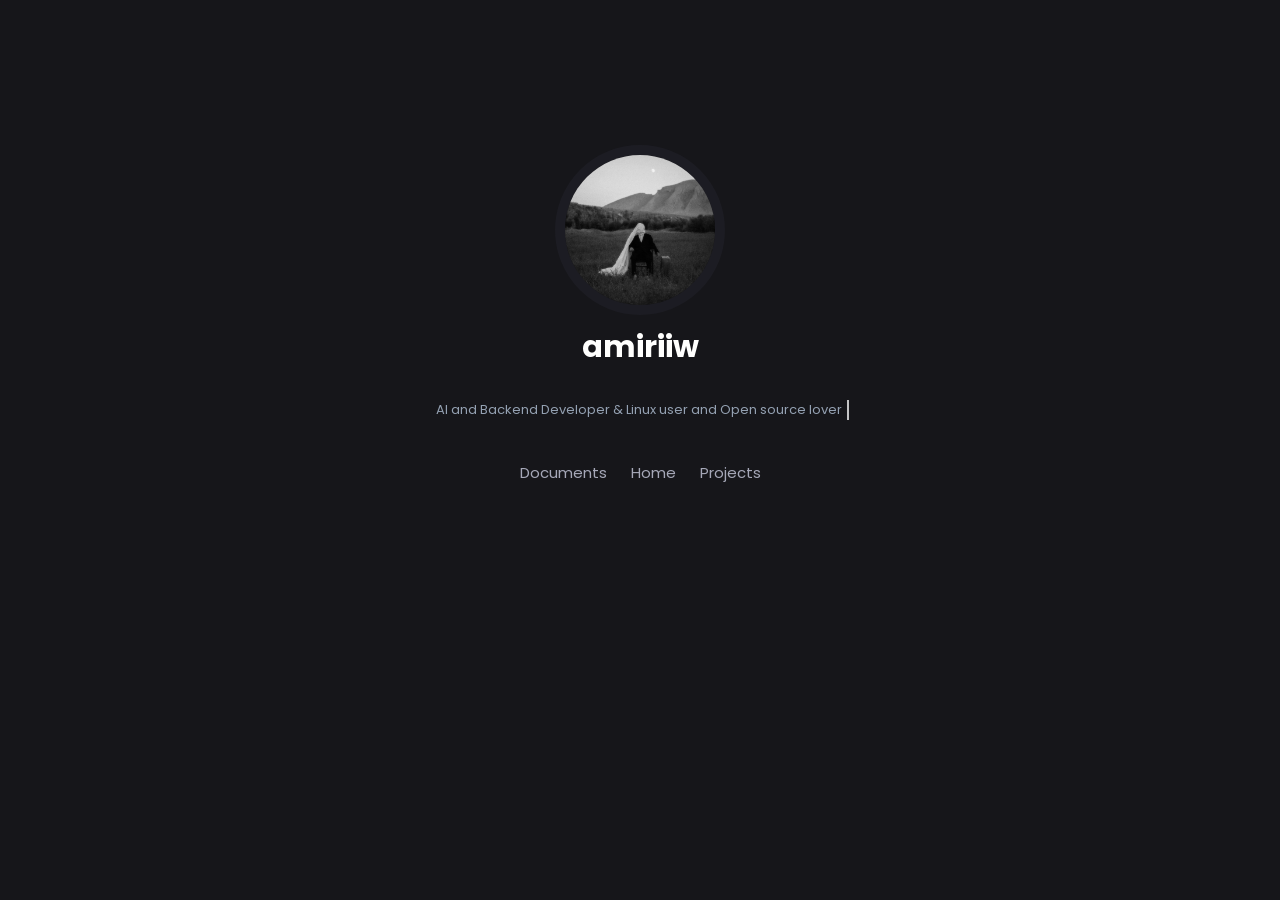
==== index.html @ c13dd291 "first commited." ====
<!DOCTYPE html>
<html lang="en">
<head>
    <meta charset="UTF-8">
    <title>amiriiw</title>
    <meta name="viewport" content="width=device-width, initial-scale=1.0">
    <link rel="stylesheet" href="https://fonts.googleapis.com/css?family=Montserrat:400,800">
    <style>
        @import url('https://fonts.googleapis.com/css2?family=Poppins&display=swap');
        *, *::before, *::after {
            scroll-behavior: smooth;
            padding: 0;
            margin: 0;
        }
        body {
            font-family: "Poppins", sans-serif;
            background-color: #16161a;
            color: #fff;
        }
        header nav {
            justify-content: space-between;
            animation: fadeInDown .8s;
            flex-direction: row;
            align-items: center;
            padding: 20px 40px;
            display: flex;
        }
        header nav .navigation_links {
            display: none;
        }
        section.hero_section .navigation_links ul {
            justify-content: center;
            flex-direction: row;
            margin-top: 20px;
            flex-wrap: wrap;
            display: flex;
        }
        section.hero_section .navigation_links ul li {
            list-style-type: none;
        }
        section.hero_section .navigation_links ul li a {
            text-decoration: none;
            transition: 0.3s all;
            padding: 5px 12px;
            color: #a6a8b8;
            font-size: 15px;
            outline: none;
        }
        section.hero_section .navigation_links ul li a:hover {
            color: white;
        }
        section.hero_section {
            justify-content: center;
            animation: fadeInUp .8s;
            flex-direction: column;
            align-items: center;
            text-align: center;
            min-height: 70vh;
            display: flex;
        }
        section.hero_section img {
            border: 10px solid #21222b93;
            border-radius: 100%;
            margin-bottom: 10px;
            object-fit: cover;
            cursor: pointer;
            height: 150px;
            width: 150px;
        }
        section.hero_section span {
            font-weight: bold;
            color: #fffffe;
            font-size: 30px;
        }
        section.hero_section p {
            animation: typewriter 4s steps(56) 1s 1 normal both, blinkTextCursor 530ms steps(44) infinite normal;
            border-right: 2px solid rgba(255, 255, 255, .75);
            white-space: nowrap;
            margin-bottom: 20px;
            position: relative;
            margin-top: 30px;
            overflow: hidden;
            color: #94a1b2;
            font-size: 13px;
            top: 50%;
        }
        @keyframes typewriter {
            from {
                width: 0;
            }
            to {
                width: 32em;
            }
        }
        @keyframes blinkTextCursor {
            from {
                border-right-color: rgba(255, 255, 255, .75);
            }
            to {
                border-right-color: transparent;
            }
        }
        @keyframes fadeInUp {
            from {
                transform: translate3d(0, 150px, 0)
            }
            to {
                transform: translate3d(0, 0, 0);
                opacity: 1
            }
        }
        @keyframes fadeInDown {
            from {
                transform: translate3d(0, -150px, 0)
            }
            to {
                transform: translate3d(0, 0, 0);
                opacity: 1
            }
        }
        @media only screen and (max-width: 630px) {
            header nav {
                flex-direction: column;
                display: flex;
            }
        }
        @media only screen and (max-width: 320px) {
            section.hero_section .navigation_links ul {
                justify-content: center;
                align-items: center;
                flex-direction: row;
                text-align: center;
                flex-wrap: wrap;
                display: flex;
            }
        }
    </style>
</head>
<body>
    <header>
    </header>
    <section class="hero_section">
        <img src="dataset/imgs/0.jpg" alt="" srcset="">
        <span>amiriiw</span>
        <p>AI and Backend Developer & Linux user and Open source lover</p>
        <nav>
            <div class="navigation_links">
                <ul class="navigation_menu">
                    <li class="menu_item"><a href="templates/Docs.html">Documents</a></li>
                    <li class="menu_item"><a href="https://amiriiw.github.io/">Home</a></li>
                    <li class="menu_item"><a href="templates/Projects.html">Projects</a></li> 
                </ul>
            </div>
        </nav>
    </section>
</body>
</html>
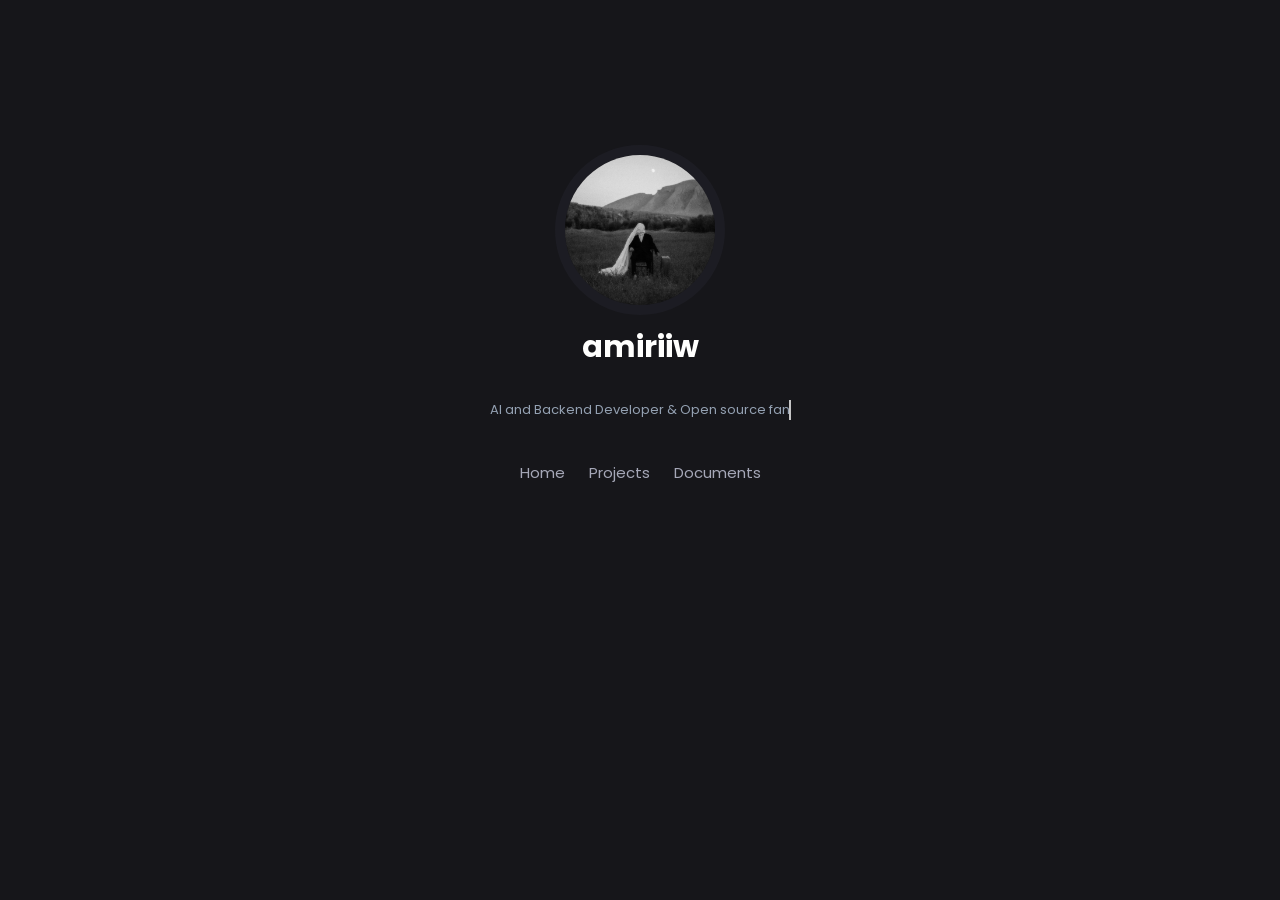
==== commit f23a2cd2: "src commited." ====
--- a/index.html
+++ b/index.html
@@ -89,7 +89,7 @@
                 width: 0;
             }
             to {
-                width: 32em;
+                width: 23em;
             }
         }
         @keyframes blinkTextCursor {
@@ -118,20 +118,31 @@
                 opacity: 1
             }
         }
-        @media only screen and (max-width: 630px) {
+        @media only screen and (max-width: 768px) {
             header nav {
                 flex-direction: column;
-                display: flex;
+                align-items: center;
+            }
+            section.hero_section span {
+                font-size: 24px;
+            }
+            section.hero_section p {
+                font-size: 12px;
+                margin-top: 20px;
+            }
+            section.hero_section img {
+                height: 120px;
+                width: 120px;
             }
         }
-        @media only screen and (max-width: 320px) {
+        @media only screen and (max-width: 480px) {
             section.hero_section .navigation_links ul {
-                justify-content: center;
+                flex-direction: column;
                 align-items: center;
-                flex-direction: row;
-                text-align: center;
-                flex-wrap: wrap;
-                display: flex;
+            }
+            section.hero_section .navigation_links ul li a {
+                font-size: 14px;
+                padding: 5px 8px;
             }
         }
     </style>
@@ -140,15 +151,15 @@
     <header>
     </header>
     <section class="hero_section">
-        <img src="dataset/imgs/0.jpg" alt="" srcset="">
+        <img src="dataset/imgs/page/landing-page.png" alt="" srcset="">
         <span>amiriiw</span>
-        <p>AI and Backend Developer & Linux user and Open source lover</p>
+        <p>AI and Backend Developer & Open source fan</p>
         <nav>
             <div class="navigation_links">
                 <ul class="navigation_menu">
-                    <li class="menu_item"><a href="templates/Docs.html">Documents</a></li>
                     <li class="menu_item"><a href="https://amiriiw.github.io/">Home</a></li>
                     <li class="menu_item"><a href="templates/Projects.html">Projects</a></li> 
+                    <li class="menu_item"><a href="templates/Docs.html">Documents</a></li>
                 </ul>
             </div>
         </nav>
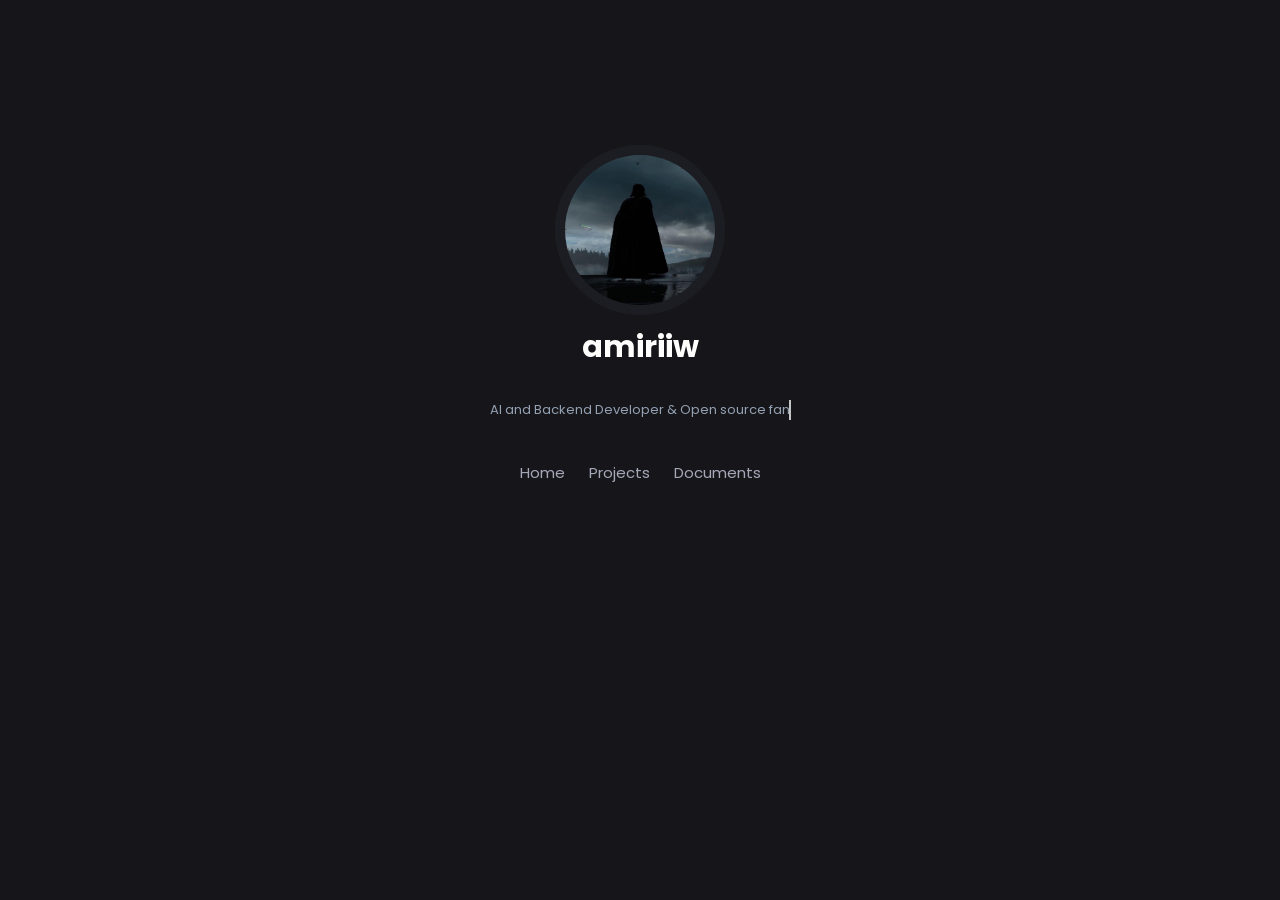
==== commit faeacee0: "Update index.html" ====
--- a/index.html
+++ b/index.html
@@ -151,7 +151,7 @@
     <header>
     </header>
     <section class="hero_section">
-        <img src="dataset/imgs/page/landing-page.png" alt="" srcset="">
+        <img src="dataset/imgs/page/pro.png" alt="" srcset="">
         <span>amiriiw</span>
         <p>AI and Backend Developer & Open source fan</p>
         <nav>
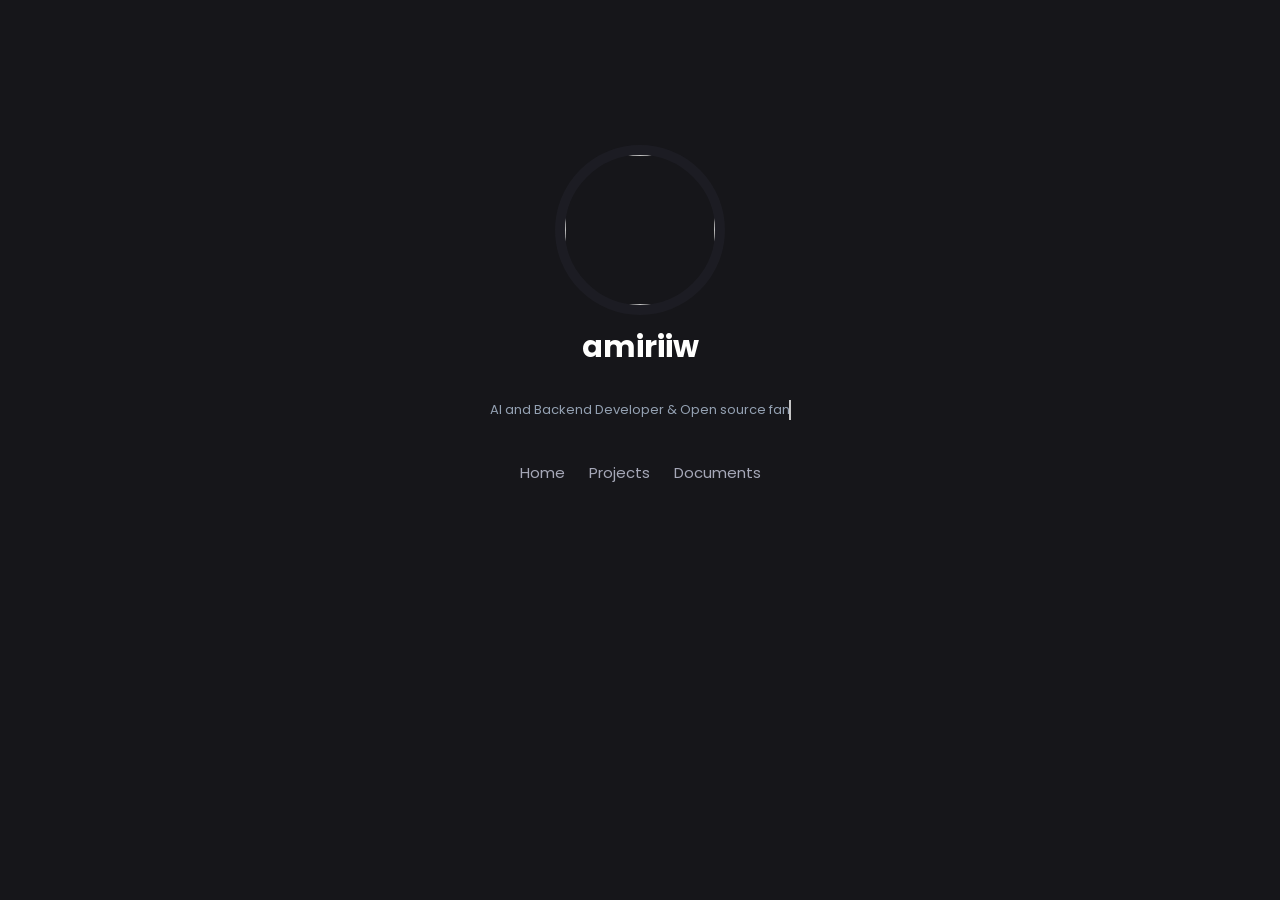
==== commit 51c3a075: "Update index.html" ====
--- a/index.html
+++ b/index.html
@@ -151,7 +151,7 @@
     <header>
     </header>
     <section class="hero_section">
-        <img src="dataset/imgs/page/pro.png" alt="" srcset="">
+        <img src="https://github.com/amiriiw/amiriiw.github.io/blob/main/dataset/imgs/page/pro.png" alt="" srcset="">
         <span>amiriiw</span>
         <p>AI and Backend Developer & Open source fan</p>
         <nav>
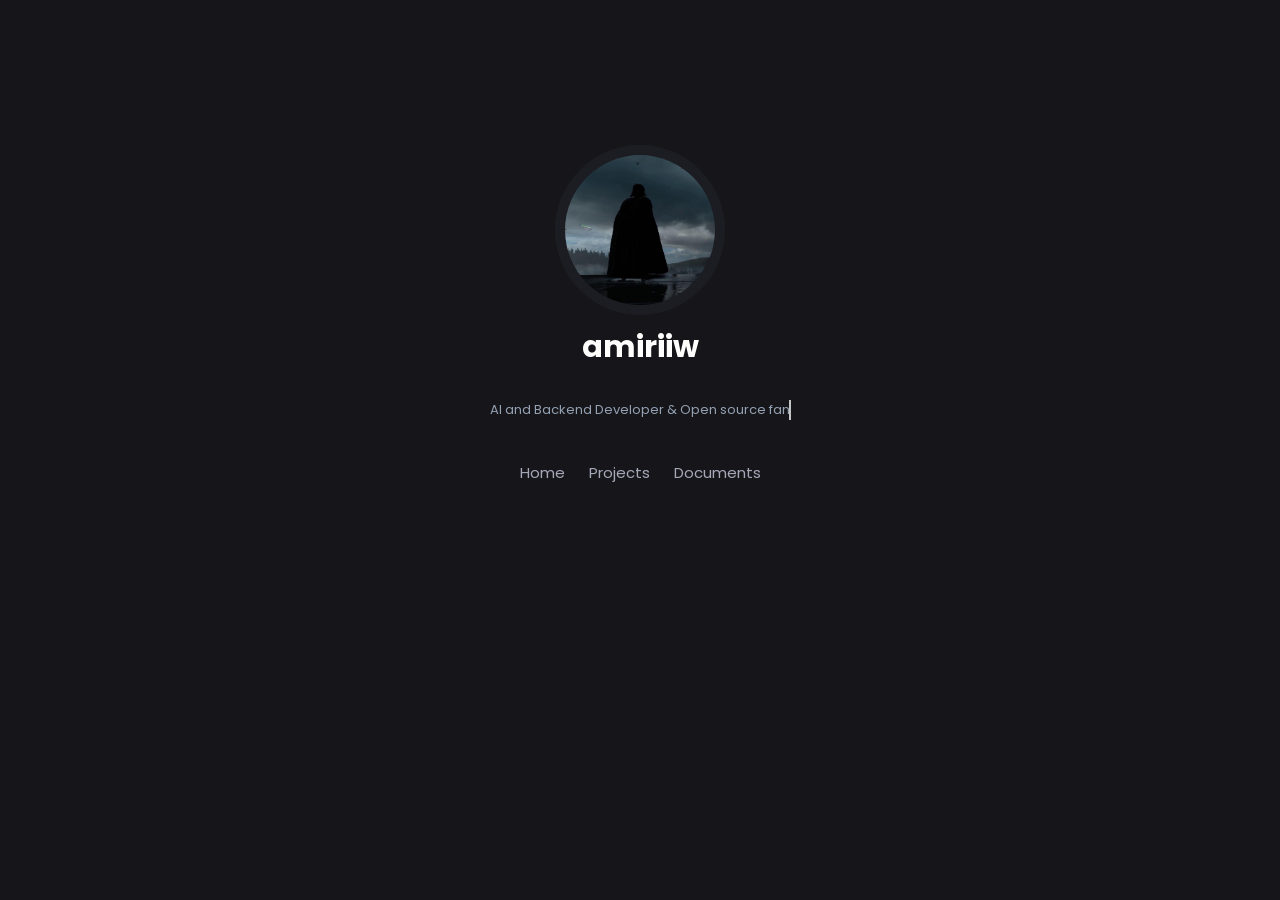
==== commit 4d6fad6c: "Update index.html" ====
--- a/index.html
+++ b/index.html
@@ -151,7 +151,7 @@
     <header>
     </header>
     <section class="hero_section">
-        <img src="https://github.com/amiriiw/amiriiw.github.io/blob/main/dataset/imgs/page/pro.png" alt="" srcset="">
+        <img src="dataset/imgs/page/pro.png" alt="" srcset="">
         <span>amiriiw</span>
         <p>AI and Backend Developer & Open source fan</p>
         <nav>
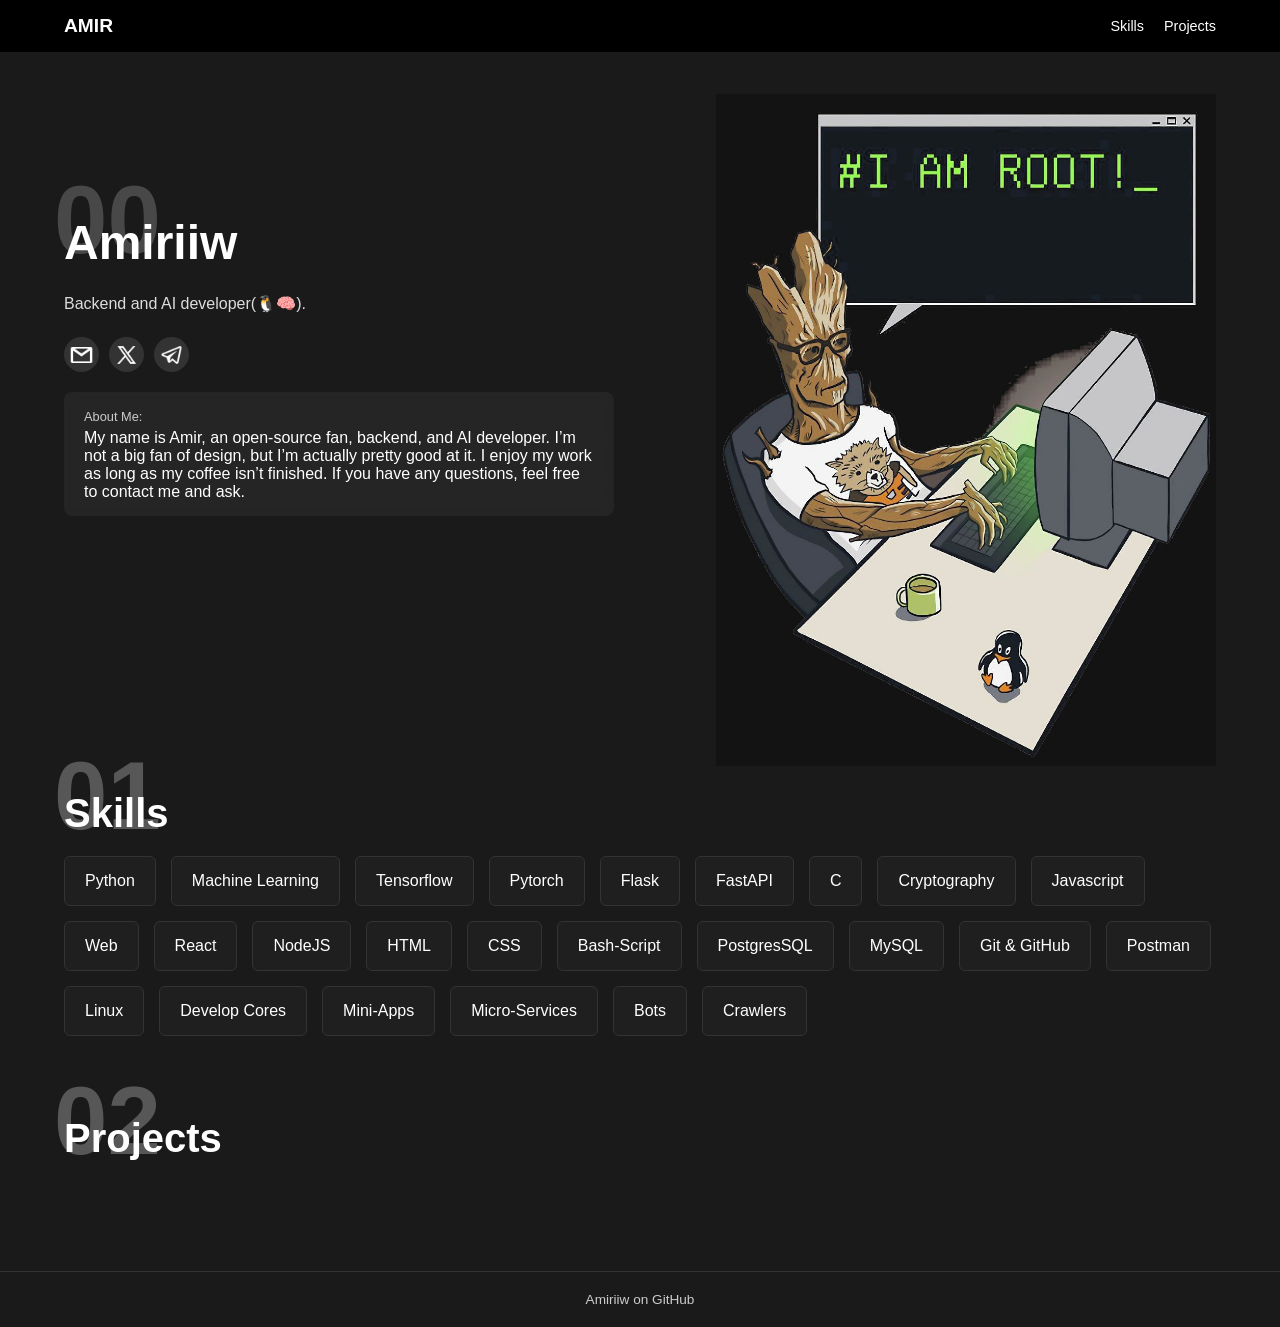
==== commit 41fffa54: "First Commit." ====
--- a/index.html
+++ b/index.html
@@ -1,168 +1,140 @@
 <!DOCTYPE html>
 <html lang="en">
 <head>
-    <meta charset="UTF-8">
-    <title>amiriiw</title>
-    <meta name="viewport" content="width=device-width, initial-scale=1.0">
-    <link rel="stylesheet" href="https://fonts.googleapis.com/css?family=Montserrat:400,800">
-    <style>
-        @import url('https://fonts.googleapis.com/css2?family=Poppins&display=swap');
-        *, *::before, *::after {
-            scroll-behavior: smooth;
-            padding: 0;
-            margin: 0;
-        }
-        body {
-            font-family: "Poppins", sans-serif;
-            background-color: #16161a;
-            color: #fff;
-        }
-        header nav {
-            justify-content: space-between;
-            animation: fadeInDown .8s;
-            flex-direction: row;
-            align-items: center;
-            padding: 20px 40px;
-            display: flex;
-        }
-        header nav .navigation_links {
-            display: none;
-        }
-        section.hero_section .navigation_links ul {
-            justify-content: center;
-            flex-direction: row;
-            margin-top: 20px;
-            flex-wrap: wrap;
-            display: flex;
-        }
-        section.hero_section .navigation_links ul li {
-            list-style-type: none;
-        }
-        section.hero_section .navigation_links ul li a {
-            text-decoration: none;
-            transition: 0.3s all;
-            padding: 5px 12px;
-            color: #a6a8b8;
-            font-size: 15px;
-            outline: none;
-        }
-        section.hero_section .navigation_links ul li a:hover {
-            color: white;
-        }
-        section.hero_section {
-            justify-content: center;
-            animation: fadeInUp .8s;
-            flex-direction: column;
-            align-items: center;
-            text-align: center;
-            min-height: 70vh;
-            display: flex;
-        }
-        section.hero_section img {
-            border: 10px solid #21222b93;
-            border-radius: 100%;
-            margin-bottom: 10px;
-            object-fit: cover;
-            cursor: pointer;
-            height: 150px;
-            width: 150px;
-        }
-        section.hero_section span {
-            font-weight: bold;
-            color: #fffffe;
-            font-size: 30px;
-        }
-        section.hero_section p {
-            animation: typewriter 4s steps(56) 1s 1 normal both, blinkTextCursor 530ms steps(44) infinite normal;
-            border-right: 2px solid rgba(255, 255, 255, .75);
-            white-space: nowrap;
-            margin-bottom: 20px;
-            position: relative;
-            margin-top: 30px;
-            overflow: hidden;
-            color: #94a1b2;
-            font-size: 13px;
-            top: 50%;
-        }
-        @keyframes typewriter {
-            from {
-                width: 0;
-            }
-            to {
-                width: 23em;
-            }
-        }
-        @keyframes blinkTextCursor {
-            from {
-                border-right-color: rgba(255, 255, 255, .75);
-            }
-            to {
-                border-right-color: transparent;
-            }
-        }
-        @keyframes fadeInUp {
-            from {
-                transform: translate3d(0, 150px, 0)
-            }
-            to {
-                transform: translate3d(0, 0, 0);
-                opacity: 1
-            }
-        }
-        @keyframes fadeInDown {
-            from {
-                transform: translate3d(0, -150px, 0)
-            }
-            to {
-                transform: translate3d(0, 0, 0);
-                opacity: 1
-            }
-        }
-        @media only screen and (max-width: 768px) {
-            header nav {
-                flex-direction: column;
-                align-items: center;
-            }
-            section.hero_section span {
-                font-size: 24px;
-            }
-            section.hero_section p {
-                font-size: 12px;
-                margin-top: 20px;
-            }
-            section.hero_section img {
-                height: 120px;
-                width: 120px;
-            }
-        }
-        @media only screen and (max-width: 480px) {
-            section.hero_section .navigation_links ul {
-                flex-direction: column;
-                align-items: center;
-            }
-            section.hero_section .navigation_links ul li a {
-                font-size: 14px;
-                padding: 5px 8px;
-            }
-        }
-    </style>
+  <meta charset="UTF-8" />
+  <meta name="viewport" content="width=device-width, initial-scale=1.0"/>
+  <title>CV</title>
+  <link rel="stylesheet" href="styles.css" />
 </head>
 <body>
-    <header>
-    </header>
-    <section class="hero_section">
-        <img src="dataset/imgs/page/pro.png" alt="" srcset="">
-        <span>amiriiw</span>
-        <p>AI and Backend Developer & Open source fan</p>
-        <nav>
-            <div class="navigation_links">
-                <ul class="navigation_menu">
-                    <li class="menu_item"><a href="https://amiriiw.github.io/">Home</a></li>
-                    <li class="menu_item"><a href="templates/Projects.html">Projects</a></li> 
-                    <li class="menu_item"><a href="templates/Docs.html">Documents</a></li>
-                </ul>
-            </div>
-        </nav>
-    </section>
+  <nav class="navbar">
+    <div class="navbar-container">
+      <div class="logo">
+          <a href="https://github.com/amiriiw">AMIR</a>
+      </div>
+      <ul class="nav-links">
+        <li><a href="#skills">Skills</a></li>
+        <li><a href="#projects">Projects</a></li>
+      </ul>
+    </div>
+  </nav>
+  <header class="hero-section">
+    <div class="hero-bg"></div>
+    <div class="hero-content">
+      <div class="text-container">
+        <h1 class="main-heading">
+          <a href="https://github.com/amiriiw">Amiriiw</a>
+        </h1>
+        <p class="description">Backend and AI developer(🐧🧠).</p>
+        <div class="social-icons">
+          <a href="mailto:awmiriiw@gmail.com" class="social-btn" target="_blank" aria-label="Email">
+            <img src="public/Gmail.png" alt="Gmail Icon" class="icon-img">
+          </a>
+          <a href="https://x.com/awmiriiw" class="social-btn" target="_blank" aria-label="Twitter">
+            <img src="public/X.png" alt="Twitter Icon" class="icon-img">
+          </a>
+          <a href="https://t.me/awmiriiw" class="social-btn" target="_blank" aria-label="Telegram">
+            <img src="public/Telegram.png" alt="Telegram Icon" class="icon-img">
+          </a>
+        </div>
+        <div class="next-post">
+          <div class="next-post-content">
+            <span class="next-post-label">About Me:</span>
+            <p class="next-post-title">My name is Amir, an open-source fan, backend, and AI developer. I’m not a big fan of design, but I’m actually pretty good at it. I enjoy my work as long as my coffee isn’t finished. If you have any questions, feel free to contact me and ask.</p>
+          </div>
+        </div>
+      </div>
+      <div class="hero-images">
+        <img src="public/img.png" alt="Activity Animation" class="activity-chart">
+      </div>
+    </div>
+  </header>
+  <section id="skills" class="skill-section">
+    <div class="skill-content">
+      <h2 class="skill-heading">Skills</h2>
+      <div class="skills-grid" id="skillsGrid"></div>
+    </div>
+  </section>
+  <section id="projects" class="projects-section">
+    <div class="projects-content">
+      <h2 class="projects-heading">Projects</h2>
+      <div class="projects-grid" id="projectsGrid"></div>
+    </div>
+  </section>
+  <footer class="footer">
+    <p><a href="https://github.com/amiriiw">Amiriiw on GitHub</a></p>
+  </footer>
+  <script>
+    const skills = ["Python", "Machine Learning", "Tensorflow", "Pytorch", "Flask", "FastAPI", "C", "Cryptography", "Javascript", "Web", "React", "NodeJS", "HTML", "CSS", "Bash-Script", "PostgresSQL", "MySQL", "Git & GitHub", "Postman", "Linux", "Develop Cores", "Mini-Apps", "Micro-Services", "Bots", "Crawlers"];
+    const skillsGrid = document.getElementById('skillsGrid');
+    skills.forEach(skill => {
+      const skillCard = document.createElement('div');
+      skillCard.classList.add('skill-card');
+      skillCard.textContent = skill;
+      skillsGrid.appendChild(skillCard);
+    });
+
+    function createInfoItem(icon, value, link) {
+      const a = document.createElement('a');
+      a.href = link;
+      a.target = '_blank';
+      a.classList.add('info-link');
+      a.innerHTML = `<span class="icon">${icon}</span><span class="info-text">${value}</span>`;
+      return a;
+    }
+
+    const projectsGrid = document.getElementById('projectsGrid');
+    fetch('https://api.github.com/users/amiriiw/repos')
+      .then(response => response.json())
+      .then(data => {
+        data.forEach(repo => {
+          const card = document.createElement('div');
+          card.classList.add('project-card');
+          card.style.position = 'relative';
+
+          const title = document.createElement('h3');
+          const titleLink = document.createElement('a');
+          titleLink.href = repo.html_url;
+          titleLink.textContent = repo.name;
+          titleLink.target = '_blank';
+          title.appendChild(titleLink);
+
+          const descContainer = document.createElement('div');
+          descContainer.classList.add('project-desc');
+          const desc = document.createElement('p');
+          desc.textContent = repo.description || 'No description available.';
+          descContainer.appendChild(desc);
+
+          const copyBtn = document.createElement('button');
+          copyBtn.classList.add('copy-btn');
+          copyBtn.innerHTML = '<img src="public/Clip.png" alt="Copy Icon" class="icon-img">';
+          copyBtn.addEventListener('click', function(e) {
+            e.stopPropagation();
+            navigator.clipboard.writeText(repo.html_url);
+          });
+
+          card.appendChild(copyBtn);
+          card.appendChild(title);
+          card.appendChild(descContainer);
+
+          const cardFooter = document.createElement('div');
+          cardFooter.classList.add('card-footer');
+          const licenseLink = repo.license ? repo.html_url + "/blob/master/LICENSE" : "#";
+          cardFooter.appendChild(createInfoItem('<img src="public/Balance.png" alt="License Icon" class="icon-img">', repo.license && repo.license.spdx_id !== "NOASSERTION" ? repo.license.spdx_id : "N/A", licenseLink));
+          const starLink = repo.html_url + "/stargazers";
+          cardFooter.appendChild(createInfoItem('<img src="public/Star.png" alt="Star Icon" class="icon-img">', repo.stargazers_count, starLink));
+          const watchersLink = repo.html_url + "/watchers";
+          cardFooter.appendChild(createInfoItem('<img src="public/View.png" alt="Watchers Icon" class="icon-img">', repo.watchers_count, watchersLink));
+          const branchLink = repo.html_url + "/branches";
+          cardFooter.appendChild(createInfoItem('<img src="public/Branch.png" alt="Branch Icon" class="icon-img">', repo.forks_count, branchLink));
+          const contributorsLink = repo.html_url + "/graphs/contributors";
+          cardFooter.appendChild(createInfoItem('<img src="public/Contributors.png" alt="Contributors Icon" class="icon-img">', 0, contributorsLink));
+          
+          card.appendChild(cardFooter);
+          projectsGrid.appendChild(card);
+        });
+      })
+      .catch(err => console.error('Error fetching GitHub repos:', err));
+  </script>
 </body>
 </html>
--- a/styles.css
+++ b/styles.css
@@ -0,0 +1,327 @@
+html {
+  scroll-behavior: smooth;
+}
+* {
+  margin: 0;
+  padding: 0;
+  box-sizing: border-box;
+}
+body {
+  font-family: sans-serif;
+  background-color: #1a1a1a;
+  color: #fff;
+  padding-top: 70px;
+  background-image: url("data:image/svg+xml;utf8,<svg xmlns='http://www.w3.org/2000/svg' width='100' height='100' viewBox='0 0 100 100'><defs><pattern id='p' patternUnits='userSpaceOnUse' width='40' height='40'><path d='M0 20 L20 0 L40 20 L20 40 Z' fill='none' stroke='rgba(0,0,128,0.05)' stroke-width='1'/></pattern></defs><rect width='100%' height='100%' fill='url(%23p)'/></svg>");
+  background-repeat: repeat;
+}
+.navbar {
+  width: 100%;
+  position: fixed;
+  top: 0;
+  left: 0;
+  background: rgba(0, 0, 0, 5);
+  z-index: 999;
+  padding: 15px 0;
+}
+.navbar-container {
+  width: 90%;
+  max-width: 1200px;
+  margin: 0 auto;
+  display: flex;
+  justify-content: space-between;
+  align-items: center;
+}
+.logo a {
+  color: inherit; 
+  text-decoration: none; 
+  display: inline-block; 
+  font-size: 1.2rem;
+  font-weight: bold;
+}
+
+.nav-links {
+  list-style: none;
+  display: flex;
+  gap: 20px;
+}
+.nav-links li a {
+  text-decoration: none;
+  color: #fff;
+  font-size: 0.9rem;
+  transition: color 0.3s;
+}
+.nav-links li a:hover {
+  color: #ccc;
+}
+.hero-section {
+  min-height: 80vh;
+  position: relative;
+  overflow: hidden;
+  display: flex;
+  align-items: center;
+  justify-content: center;
+}
+.hero-bg {
+  position: absolute;
+  top: 0;
+  left: 0;
+  width: 100%;
+  height: 100%;
+  background: url("bg.jpg") center center no-repeat;
+  background-size: cover;
+  filter: brightness(0.4);
+  z-index: 1;
+}
+.hero-content {
+  position: relative;
+  z-index: 2;
+  width: 90%;
+  max-width: 1200px;
+  margin: 0 auto;
+  display: flex;
+  justify-content: space-between;
+  align-items: flex-end;
+}
+.text-container {
+  max-width: 550px;
+  margin-bottom: 250px;
+  position: relative;
+}
+.main-heading {
+  font-size: 3rem;
+  font-weight: bold;
+  margin-bottom: 20px;
+  position: relative;
+  display: inline-block;
+  overflow: visible;
+}
+.main-heading::before {
+  content: "00";
+  position: absolute;
+  font-size: 6rem;
+  color: rgba(180, 180, 180, 0.3); 
+  top: -50px;
+  left: -10px;
+  z-index: -1;
+  display: block;
+  pointer-events: none;
+  white-space: nowrap;
+}
+.main-heading a {
+  color: inherit;
+  text-decoration: none;
+  position: relative;
+  z-index: 1;
+  display: inline-block;
+}
+.description {
+  font-size: 1rem;
+  line-height: 1.7;
+  color: #dddddd;
+  margin-bottom: 20px;
+}
+.social-icons {
+  display: flex;
+  gap: 10px;
+  margin-bottom: 20px;
+}
+.social-btn {
+  width: 35px;
+  height: 35px;
+  background: #333;
+  border-radius: 50%;
+  display: flex;
+  align-items: center;
+  justify-content: center;
+  cursor: pointer;
+  transition: background 0.3s, transform 0.3s;
+  text-decoration: none;
+}
+.social-btn:hover {
+  background: #555;
+  transform: scale(1.05);
+}
+.icon-img {
+  width: 70%;
+  height: 70%;
+  object-fit: contain;
+}
+.next-post {
+  margin-top: 10px;
+  display: flex;
+  align-items: center;
+}
+.next-post-content {
+  background: rgba(255, 255, 255, 0.05);
+  padding: 15px 20px;
+  border-radius: 8px;
+  backdrop-filter: blur(4px);
+}
+.next-post-label {
+  font-size: 0.8rem;
+  color: #cccccc;   
+  margin-bottom: 5px;
+  display: inline-block;
+}
+.next-post-title {
+  font-size: 1rem;
+  color: #fff;
+}
+.hero-images {
+  position: relative;
+  display: flex;
+  align-items: flex-end;
+}
+.activity-chart {
+  max-width: 500px;
+  animation: chartEnter 1s ease-out forwards;
+}
+@keyframes chartEnter {
+  from { opacity: 0; transform: translateY(-20px); }
+  to { opacity: 1; transform: translateY(0); }
+}
+.skill-section {
+  width: 90%;
+  max-width: 1200px;
+  margin: 1px auto;
+}
+.skill-content {
+  position: relative;
+}
+.skill-heading {
+  position: relative;
+  font-size: 2.5rem;
+  font-weight: bold;
+  margin-bottom: 20px;
+}
+.skill-heading::before {
+  content: "01";
+  position: absolute;
+  font-size: 6rem;
+  color: rgba(180, 180, 180, 0.4); 
+  top: -50px;
+  left: -10px;
+  z-index: -1;
+  display: block;
+  pointer-events: none;
+  white-space: nowrap;
+}
+.skills-grid {
+  display: flex;
+  flex-wrap: wrap;
+  gap: 15px;
+}
+.skill-card {
+  background: #1f1f1f;
+  border: 1px solid #333;
+  padding: 15px 20px;
+  border-radius: 6px;
+  transition: transform 0.3s, background 0.3s;
+}
+.skill-card:hover {
+  transform: scale(1.05);
+  background: #2a2a2a;
+}
+.projects-section {
+  width: 90%;
+  max-width: 1200px;
+  margin: 80px auto;
+}
+.projects-content {
+  position: relative;
+}
+.projects-heading {
+  position: relative;
+  font-size: 2.5rem;
+  font-weight: bold;
+  margin-bottom: 30px;
+}
+.projects-heading::before {
+  content: "02";
+  position: absolute;
+  font-size: 6rem;
+  color: rgba(180, 180, 180, 0.4); 
+  top: -50px;
+  left: -10px;
+  z-index: -1;
+  display: block;
+  pointer-events: none;
+  white-space: nowrap;
+}
+.projects-grid {
+  display: grid;
+  grid-template-columns: repeat(3, 1fr);
+  gap: 20px;
+}
+.project-card {
+  background: #1f1f1f;
+  border-radius: 8px;
+  padding: 20px;
+  min-height: 270px;
+  transition: transform 0.3s;
+  position: relative;
+}
+.project-card:hover {
+  transform: translateY(-5px);
+}
+.project-card h3 {
+  margin-bottom: 10px;
+  font-size: 1.2rem;
+}
+.project-desc {
+  max-height: 160px;
+  overflow-y: auto;
+  padding: 5px;
+  margin-bottom: 40px;
+  border-radius: 4px;
+}
+.project-card p {
+  font-size: 0.9rem;
+  color: #ccc;
+  margin: 0;
+}
+.copy-btn {
+  position: absolute;
+  top: 10px;
+  right: 10px;
+  background: transparent;
+  border: none;
+  cursor: pointer;
+  color: #fff;
+}
+.card-footer {
+  position: absolute;
+  bottom: 10px;
+  left: 10px;
+  display: flex;
+  gap: 10px;
+  font-size: 0.8rem;
+}
+.card-info-item {
+  display: flex;
+  align-items: center;
+  gap: 5px;
+}
+.info-link {
+  text-decoration: none;
+  color: #fff;
+}
+.info-link .icon {
+  width: 20px;
+  height: 20px;
+  display: inline-block;
+}
+.footer {
+  text-align: center;
+  padding: 20px;
+  background: #1a1a1a;
+  color: #ccc;
+  font-size: 0.85rem;
+  border-top: 1px solid #333;
+  margin-top: 50px;
+}
+.footer a {
+  color: inherit; 
+  text-decoration: none; 
+  display: inline-block; 
+}
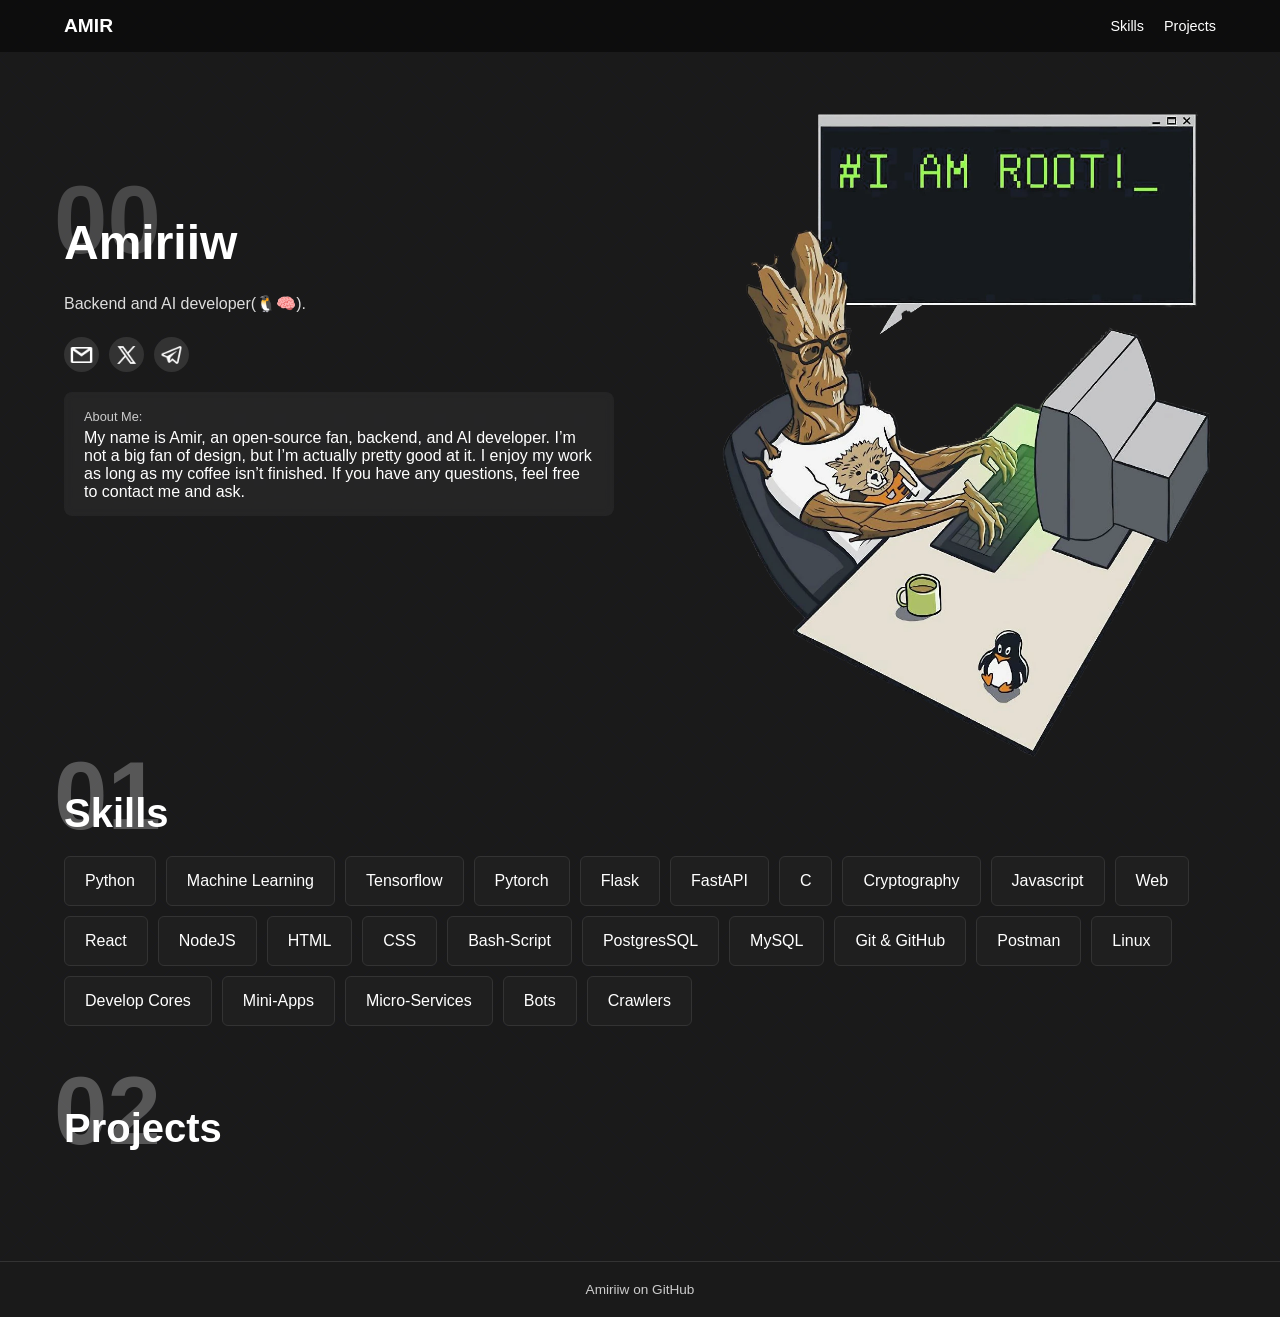
==== commit 756c6aa9: "new version with mobile response." ====
--- a/index.html
+++ b/index.html
@@ -3,14 +3,14 @@
 <head>
   <meta charset="UTF-8" />
   <meta name="viewport" content="width=device-width, initial-scale=1.0"/>
-  <title>CV</title>
+  <title>CV Page</title>
   <link rel="stylesheet" href="styles.css" />
 </head>
 <body>
   <nav class="navbar">
     <div class="navbar-container">
       <div class="logo">
-          <a href="https://github.com/amiriiw">AMIR</a>
+          <a href="index.html">AMIR</a>
       </div>
       <ul class="nav-links">
         <li><a href="#skills">Skills</a></li>
@@ -20,8 +20,8 @@
   </nav>
   <header class="hero-section">
     <div class="hero-bg"></div>
-    <div class="hero-content">
-      <div class="text-container">
+    <div class="introduction-content">
+      <div class="intro-text">
         <h1 class="main-heading">
           <a href="https://github.com/amiriiw">Amiriiw</a>
         </h1>
@@ -37,10 +37,10 @@
             <img src="public/Telegram.png" alt="Telegram Icon" class="icon-img">
           </a>
         </div>
-        <div class="next-post">
-          <div class="next-post-content">
-            <span class="next-post-label">About Me:</span>
-            <p class="next-post-title">My name is Amir, an open-source fan, backend, and AI developer. I’m not a big fan of design, but I’m actually pretty good at it. I enjoy my work as long as my coffee isn’t finished. If you have any questions, feel free to contact me and ask.</p>
+        <div class="about-me">
+          <div class="about-content">
+            <span class="about-label">About Me:</span>
+            <p class="about-description">My name is Amir, an open-source fan, backend, and AI developer. I’m not a big fan of design, but I’m actually pretty good at it. I enjoy my work as long as my coffee isn’t finished. If you have any questions, feel free to contact me and ask.</p>
           </div>
         </div>
       </div>
@@ -49,16 +49,16 @@
       </div>
     </div>
   </header>
-  <section id="skills" class="skill-section">
-    <div class="skill-content">
+  <section id="skills" class="skills-section">
+    <div class="skills-content">
       <h2 class="skill-heading">Skills</h2>
-      <div class="skills-grid" id="skillsGrid"></div>
+      <div class="skills-container" id="skillsContainer"></div>
     </div>
   </section>
   <section id="projects" class="projects-section">
     <div class="projects-content">
       <h2 class="projects-heading">Projects</h2>
-      <div class="projects-grid" id="projectsGrid"></div>
+      <div class="projects-container" id="projectsContainer"></div>
     </div>
   </section>
   <footer class="footer">
@@ -66,12 +66,12 @@
   </footer>
   <script>
     const skills = ["Python", "Machine Learning", "Tensorflow", "Pytorch", "Flask", "FastAPI", "C", "Cryptography", "Javascript", "Web", "React", "NodeJS", "HTML", "CSS", "Bash-Script", "PostgresSQL", "MySQL", "Git & GitHub", "Postman", "Linux", "Develop Cores", "Mini-Apps", "Micro-Services", "Bots", "Crawlers"];
-    const skillsGrid = document.getElementById('skillsGrid');
+    const skillsContainer = document.getElementById('skillsContainer');
     skills.forEach(skill => {
       const skillCard = document.createElement('div');
       skillCard.classList.add('skill-card');
       skillCard.textContent = skill;
-      skillsGrid.appendChild(skillCard);
+      skillsContainer.appendChild(skillCard);
     });
 
     function createInfoItem(icon, value, link) {
@@ -83,7 +83,7 @@
       return a;
     }
 
-    const projectsGrid = document.getElementById('projectsGrid');
+    const projectsContainer = document.getElementById('projectsContainer');
     fetch('https://api.github.com/users/amiriiw/repos')
       .then(response => response.json())
       .then(data => {
@@ -111,6 +111,14 @@
           copyBtn.addEventListener('click', function(e) {
             e.stopPropagation();
             navigator.clipboard.writeText(repo.html_url);
+
+            const copyTag = document.createElement('span');
+            copyTag.textContent = "Link is copied";
+            copyTag.classList.add('copy-tag');
+            card.appendChild(copyTag);
+            setTimeout(() => {
+              copyTag.remove();
+            }, 4000);
           });
 
           card.appendChild(copyBtn);
@@ -131,7 +139,7 @@
           cardFooter.appendChild(createInfoItem('<img src="public/Contributors.png" alt="Contributors Icon" class="icon-img">', 0, contributorsLink));
           
           card.appendChild(cardFooter);
-          projectsGrid.appendChild(card);
+          projectsContainer.appendChild(card);
         });
       })
       .catch(err => console.error('Error fetching GitHub repos:', err));
--- a/styles.css
+++ b/styles.css
@@ -1,327 +1,477 @@
 html {
-  scroll-behavior: smooth;
+scroll-behavior: smooth;
 }
 * {
-  margin: 0;
-  padding: 0;
-  box-sizing: border-box;
+margin: 0;
+padding: 0;
+box-sizing: border-box;
 }
 body {
-  font-family: sans-serif;
-  background-color: #1a1a1a;
-  color: #fff;
-  padding-top: 70px;
-  background-image: url("data:image/svg+xml;utf8,<svg xmlns='http://www.w3.org/2000/svg' width='100' height='100' viewBox='0 0 100 100'><defs><pattern id='p' patternUnits='userSpaceOnUse' width='40' height='40'><path d='M0 20 L20 0 L40 20 L20 40 Z' fill='none' stroke='rgba(0,0,128,0.05)' stroke-width='1'/></pattern></defs><rect width='100%' height='100%' fill='url(%23p)'/></svg>");
-  background-repeat: repeat;
+font-family: sans-serif;
+background-color: #1a1a1a;
+color: #fff;
+padding-top: 70px;
+background-image: url("data:image/svg+xml;utf8,<svg xmlns='http://www.w3.org/2000/svg' width='100' height='100' viewBox='0 0 100 100'><defs><pattern id='p' patternUnits='userSpaceOnUse' width='40' height='40'><path d='M0 20 L20 0 L40 20 L20 40 Z' fill='none' stroke='rgba(0,0,128,0.05)' stroke-width='1'/></pattern></defs><rect width='100%' height='100%' fill='url(%23p)'/></svg>");
+background-repeat: repeat;
 }
 .navbar {
-  width: 100%;
-  position: fixed;
-  top: 0;
-  left: 0;
-  background: rgba(0, 0, 0, 5);
-  z-index: 999;
-  padding: 15px 0;
+width: 100%;
+position: fixed;
+top: 0;
+left: 0;
+background: rgba(0, 0, 0, 0.5);
+z-index: 999;
+padding: 15px 0;
 }
 .navbar-container {
-  width: 90%;
-  max-width: 1200px;
-  margin: 0 auto;
-  display: flex;
-  justify-content: space-between;
-  align-items: center;
+width: 90%;
+max-width: 1200px;
+margin: 0 auto;
+display: flex;
+justify-content: space-between;
+align-items: center;
 }
 .logo a {
-  color: inherit; 
-  text-decoration: none; 
-  display: inline-block; 
-  font-size: 1.2rem;
-  font-weight: bold;
+color: inherit; 
+text-decoration: none; 
+display: inline-block; 
+font-size: 1.2rem;
+font-weight: bold;
+}
+.nav-links {
+list-style: none;
+display: flex;
+gap: 20px;
+}
+.nav-links li a {
+text-decoration: none;
+color: #fff;
+font-size: 0.9rem;
+transition: color 0.3s;
+}
+.nav-links li a:hover {
+color: #ccc;
+}
+.hero-section {
+min-height: 80vh;
+position: relative;
+overflow: hidden;
+display: flex;
+align-items: center;
+justify-content: center;
+}
+.hero-bg {
+position: absolute;
+top: 0;
+left: 0;
+width: 100%;
+height: 100%;
+background: url("bg.jpg") center center no-repeat;
+background-size: cover; 
+filter: brightness(0.4);
+z-index: 1;
+}
+.introduction-content {
+position: relative;
+z-index: 2;
+width: 90%;
+max-width: 1200px;
+margin: 0 auto;
+display: flex;
+justify-content: space-between;
+align-items: flex-end;
+}
+.intro-text {
+max-width: 550px;
+margin-bottom: 250px;
+position: relative;
+}
+.main-heading {
+font-size: 3rem;
+font-weight: bold;
+margin-bottom: 20px;
+position: relative;
+display: inline-block;
+overflow: visible;
+}
+.main-heading::before {
+content: "00";
+position: absolute;
+font-size: 6rem;
+color: rgba(180, 180, 180, 0.3);
+top: -50px;
+left: -10px;
+z-index: -1;
+display: block;
+pointer-events: none;
+white-space: nowrap;
+}
+.main-heading a {
+color: inherit;
+text-decoration: none;
+position: relative;
+z-index: 1;
+display: inline-block;
+}
+.description {
+font-size: 1rem;
+line-height: 1.7;
+color: #dddddd;
+margin-bottom: 20px;
+}
+.social-icons {
+display: flex;
+gap: 10px;
+margin-bottom: 20px;
+}
+.social-btn {
+width: 35px;
+height: 35px;
+background: #333;
+border-radius: 50%;
+display: flex;
+align-items: center;
+justify-content: center;
+cursor: pointer;
+transition: background 0.3s, transform 0.3s;
+text-decoration: none;
+}
+.social-btn:hover {
+background: #555;
+transform: scale(1.05);
+}
+.icon-img {
+width: 70%;
+height: 70%;
+object-fit: contain;
+}
+.about-me {
+margin-top: 10px;
+display: flex;
+align-items: center;
+}
+.about-content {
+background: rgba(255, 255, 255, 0.05);
+padding: 15px 20px;
+border-radius: 8px;
+backdrop-filter: blur(4px);
+}
+.about-label {
+font-size: 0.8rem;
+color: #cccccc;
+margin-bottom: 5px;
+display: inline-block;
+}
+.about-description {
+font-size: 1rem;
+color: #fff;
+}
+.hero-images {
+position: relative;
+display: flex;
+align-items: flex-end;
+}
+.activity-chart {
+max-width: 500px;
+animation: chartEnter 1s ease-out forwards;
+}
+@keyframes chartEnter {
+from { opacity: 0; transform: translateY(-20px); }
+to { opacity: 1; transform: translateY(0); }
+}
+.skills-section {
+width: 90%;
+max-width: 1200px;
+margin: 1px auto;
+}
+.skills-content {
+position: relative;
+}
+.skill-heading {
+position: relative;
+font-size: 2.5rem;
+font-weight: bold;
+margin-bottom: 20px;
+}
+.skill-heading::before {
+content: "01";
+position: absolute;
+font-size: 6rem;
+color: rgba(180, 180, 180, 0.4);
+top: -50px;
+left: -10px;
+z-index: -1;
+display: block;
+pointer-events: none;
+white-space: nowrap;
+}
+.skills-container {
+display: flex;
+flex-wrap: wrap;
+gap: 10px;
+}
+.skill-card {
+background: #1f1f1f;
+border: 1px solid #333;
+padding: 15px 20px;
+border-radius: 6px;
+transition: transform 0.3s, background 0.3s;
+}
+.skill-card:hover {
+transform: scale(1.05);
+background: #2a2a2a;
+}
+.projects-section {
+width: 90%;
+max-width: 1200px;
+margin: 80px auto;
+}
+.projects-content {
+position: relative;
+}
+.projects-heading {
+position: relative;
+font-size: 2.5rem;
+font-weight: bold;
+margin-bottom: 30px;
+}
+.projects-heading::before {
+content: "02";
+position: absolute;
+font-size: 6rem;
+color: rgba(180, 180, 180, 0.4);
+top: -50px;
+left: -10px;
+z-index: -1;
+display: block;
+pointer-events: none;
+white-space: nowrap;
+}
+.projects-container {
+display: grid;
+grid-template-columns: repeat(3, 1fr);
+gap: 20px;
+}
+.project-card {
+background: #1f1f1f;
+border-radius: 8px;
+padding: 20px;
+min-height: 270px;
+transition: transform 0.3s;
+position: relative;
+}
+.project-card:hover {
+transform: translateY(-5px);
+}
+.project-card h3 {
+margin-bottom: 10px;
+font-size: 1.2rem;
+}
+.project-card h3 a {
+text-decoration: none;
+color: #61dc48;
+}
+.project-desc {
+max-height: 160px;
+overflow-y: auto;
+padding: 5px;
+margin-bottom: 40px;
+border-radius: 4px;
+}
+.project-card p {
+font-size: 0.9rem;
+color: #ccc;
+margin: 0;
+}
+.copy-btn {
+position: absolute;
+top: 10px;
+right: 10px;
+background: transparent;
+border: none;
+cursor: pointer;
+color: #fff;
+}
+.card-footer {
+position: absolute;
+bottom: 10px;
+left: 10px;
+display: flex;
+gap: 10px;
+font-size: 0.8rem;
+}
+.card-info-item {
+display: flex;
+align-items: center;
+gap: 5px;
+}
+.info-link {
+text-decoration: none;
+color: #fff;
+}
+.info-link .icon {
+width: 20px;
+height: 20px;
+display: inline-block;
+}
+.footer {
+text-align: center;
+padding: 20px;
+background: #1a1a1a;
+color: #ccc;
+font-size: 0.85rem;
+border-top: 1px solid #333;
+margin-top: 50px;
+}
+.footer a {
+color: inherit;
+text-decoration: none;
+display: inline-block;
+}
+.copy-tag {
+position: absolute;
+top: 30px;
+left: 250px; 
+background: rgba(0, 0, 0, 0.8);
+color: #fff;
+padding: 5px 10px;
+border-radius: 4px 0 0 4px;
+font-size: 0.8rem;
+z-index: 10;
+transform: scaleX(0);
+transform-origin: right; 
+opacity: 0;
+animation: openClose 4s ease-in-out forwards;
+}
+.copy-tag::after {
+content: "";
+position: absolute;
+top: 50%;
+right: -8px;
+transform: translateY(-50%);
+border-width: 8px;
+border-style: solid;
+border-color: transparent transparent transparent rgba(0, 0, 0, 0.8);
+}
+@keyframes openClose {
+0% {
+transform: scaleX(0);
+opacity: 0;
+transform-origin: right;  
+}
+20% {
+transform: scaleX(1);
+opacity: 1;
+transform-origin: right;
+}
+80% {
+transform: scaleX(1);
+opacity: 1;
+transform-origin: right;  
+}
+100% {
+transform: scaleX(0);
+opacity: 0;
+transform-origin: right;
+}
 }
 
-.nav-links {
-  list-style: none;
-  display: flex;
-  gap: 20px;
-}
-.nav-links li a {
-  text-decoration: none;
-  color: #fff;
-  font-size: 0.9rem;
-  transition: color 0.3s;
-}
-.nav-links li a:hover {
-  color: #ccc;
+/* ============================== */
+
+@media (max-width: 768px) {    
+body::before {
+content: "";
+position: fixed;
+top: 0;
+left: 0;
+width: 100vw;
+height: 100vh;
+background: url("public/img.png") center center no-repeat;
+background-size: contain;
+opacity: 0.15;
+z-index: -1;
+pointer-events: none;
+}
+.navbar {
+padding: 10px 0;
+}
+.navbar-container {
+width: 95%;
+padding: 0 10px;
 }
 .hero-section {
-  min-height: 80vh;
-  position: relative;
-  overflow: hidden;
-  display: flex;
-  align-items: center;
-  justify-content: center;
-}
-.hero-bg {
-  position: absolute;
-  top: 0;
-  left: 0;
-  width: 100%;
-  height: 100%;
-  background: url("bg.jpg") center center no-repeat;
-  background-size: cover;
-  filter: brightness(0.4);
-  z-index: 1;
-}
-.hero-content {
-  position: relative;
-  z-index: 2;
-  width: 90%;
-  max-width: 1200px;
-  margin: 0 auto;
-  display: flex;
-  justify-content: space-between;
-  align-items: flex-end;
-}
-.text-container {
-  max-width: 550px;
-  margin-bottom: 250px;
-  position: relative;
+min-height: 60vh;
 }
 .main-heading {
-  font-size: 3rem;
-  font-weight: bold;
-  margin-bottom: 20px;
-  position: relative;
-  display: inline-block;
-  overflow: visible;
+font-size: 2rem;
+margin-top: 20px;
 }
 .main-heading::before {
-  content: "00";
-  position: absolute;
-  font-size: 6rem;
-  color: rgba(180, 180, 180, 0.3); 
-  top: -50px;
-  left: -10px;
-  z-index: -1;
-  display: block;
-  pointer-events: none;
-  white-space: nowrap;
-}
-.main-heading a {
-  color: inherit;
-  text-decoration: none;
-  position: relative;
-  z-index: 1;
-  display: inline-block;
+top: 50%;
+left: 50%;
+transform: translate(-50%, -50%);
+}
+.social-icons {
+justify-content: center; 
+align-items: center; 
 }
 .description {
-  font-size: 1rem;
-  line-height: 1.7;
-  color: #dddddd;
-  margin-bottom: 20px;
-}
-.social-icons {
-  display: flex;
-  gap: 10px;
-  margin-bottom: 20px;
-}
-.social-btn {
-  width: 35px;
-  height: 35px;
-  background: #333;
-  border-radius: 50%;
-  display: flex;
-  align-items: center;
-  justify-content: center;
-  cursor: pointer;
-  transition: background 0.3s, transform 0.3s;
-  text-decoration: none;
-}
-.social-btn:hover {
-  background: #555;
-  transform: scale(1.05);
-}
-.icon-img {
-  width: 70%;
-  height: 70%;
-  object-fit: contain;
-}
-.next-post {
-  margin-top: 10px;
-  display: flex;
-  align-items: center;
-}
-.next-post-content {
-  background: rgba(255, 255, 255, 0.05);
-  padding: 15px 20px;
-  border-radius: 8px;
-  backdrop-filter: blur(4px);
-}
-.next-post-label {
-  font-size: 0.8rem;
-  color: #cccccc;   
-  margin-bottom: 5px;
-  display: inline-block;
-}
-.next-post-title {
-  font-size: 1rem;
-  color: #fff;
+font-size: 0.9rem;
+}
+.about-description {
+text-align: justify;
 }
 .hero-images {
-  position: relative;
-  display: flex;
-  align-items: flex-end;
-}
-.activity-chart {
-  max-width: 500px;
-  animation: chartEnter 1s ease-out forwards;
-}
-@keyframes chartEnter {
-  from { opacity: 0; transform: translateY(-20px); }
-  to { opacity: 1; transform: translateY(0); }
-}
-.skill-section {
-  width: 90%;
-  max-width: 1200px;
-  margin: 1px auto;
-}
-.skill-content {
-  position: relative;
+display: none;
+}
+.projects-container {
+grid-template-columns: 1fr;
 }
 .skill-heading {
-  position: relative;
-  font-size: 2.5rem;
-  font-weight: bold;
-  margin-bottom: 20px;
+display: flex;
+justify-content: center;  
+align-items: center;
+text-align: center;
+position: relative;
 }
 .skill-heading::before {
-  content: "01";
-  position: absolute;
-  font-size: 6rem;
-  color: rgba(180, 180, 180, 0.4); 
-  top: -50px;
-  left: -10px;
-  z-index: -1;
-  display: block;
-  pointer-events: none;
-  white-space: nowrap;
-}
-.skills-grid {
-  display: flex;
-  flex-wrap: wrap;
-  gap: 15px;
+left: 50%;
+bottom: 0%;
+transform: translateX(-50%);  
+}  
+.skills-container {
+display: flex;
+flex-wrap: wrap;
+justify-content: center;
+gap: 10px;
+text-align: initial;
 }
 .skill-card {
-  background: #1f1f1f;
-  border: 1px solid #333;
-  padding: 15px 20px;
-  border-radius: 6px;
-  transition: transform 0.3s, background 0.3s;
-}
-.skill-card:hover {
-  transform: scale(1.05);
-  background: #2a2a2a;
-}
-.projects-section {
-  width: 90%;
-  max-width: 1200px;
-  margin: 80px auto;
-}
-.projects-content {
-  position: relative;
+width: auto;
+max-width: 100%;
+display: inline-block;
+padding: 15px 20px;
+margin: 0px;
+white-space: nowrap;
+}
+.intro-text {
+margin-bottom: 150px; 
+text-align: center;
 }
 .projects-heading {
-  position: relative;
-  font-size: 2.5rem;
-  font-weight: bold;
-  margin-bottom: 30px;
+display: flex;
+justify-content: center;
+align-items: center;
+text-align: center;
+position: relative;
 }
 .projects-heading::before {
-  content: "02";
-  position: absolute;
-  font-size: 6rem;
-  color: rgba(180, 180, 180, 0.4); 
-  top: -50px;
-  left: -10px;
-  z-index: -1;
-  display: block;
-  pointer-events: none;
-  white-space: nowrap;
-}
-.projects-grid {
-  display: grid;
-  grid-template-columns: repeat(3, 1fr);
-  gap: 20px;
-}
-.project-card {
-  background: #1f1f1f;
-  border-radius: 8px;
-  padding: 20px;
-  min-height: 270px;
-  transition: transform 0.3s;
-  position: relative;
-}
-.project-card:hover {
-  transform: translateY(-5px);
-}
-.project-card h3 {
-  margin-bottom: 10px;
-  font-size: 1.2rem;
-}
-.project-desc {
-  max-height: 160px;
-  overflow-y: auto;
-  padding: 5px;
-  margin-bottom: 40px;
-  border-radius: 4px;
-}
-.project-card p {
-  font-size: 0.9rem;
-  color: #ccc;
-  margin: 0;
-}
-.copy-btn {
-  position: absolute;
-  top: 10px;
-  right: 10px;
-  background: transparent;
-  border: none;
-  cursor: pointer;
-  color: #fff;
-}
-.card-footer {
-  position: absolute;
-  bottom: 10px;
-  left: 10px;
-  display: flex;
-  gap: 10px;
-  font-size: 0.8rem;
-}
-.card-info-item {
-  display: flex;
-  align-items: center;
-  gap: 5px;
-}
-.info-link {
-  text-decoration: none;
-  color: #fff;
-}
-.info-link .icon {
-  width: 20px;
-  height: 20px;
-  display: inline-block;
-}
-.footer {
-  text-align: center;
-  padding: 20px;
-  background: #1a1a1a;
-  color: #ccc;
-  font-size: 0.85rem;
-  border-top: 1px solid #333;
-  margin-top: 50px;
-}
-.footer a {
-  color: inherit; 
-  text-decoration: none; 
-  display: inline-block; 
-}+left: 50%;
+bottom: 0%;
+transform: translateX(-50%);
+}
+.introduction-content {
+flex-direction: column;
+align-items: center;
+}
+}
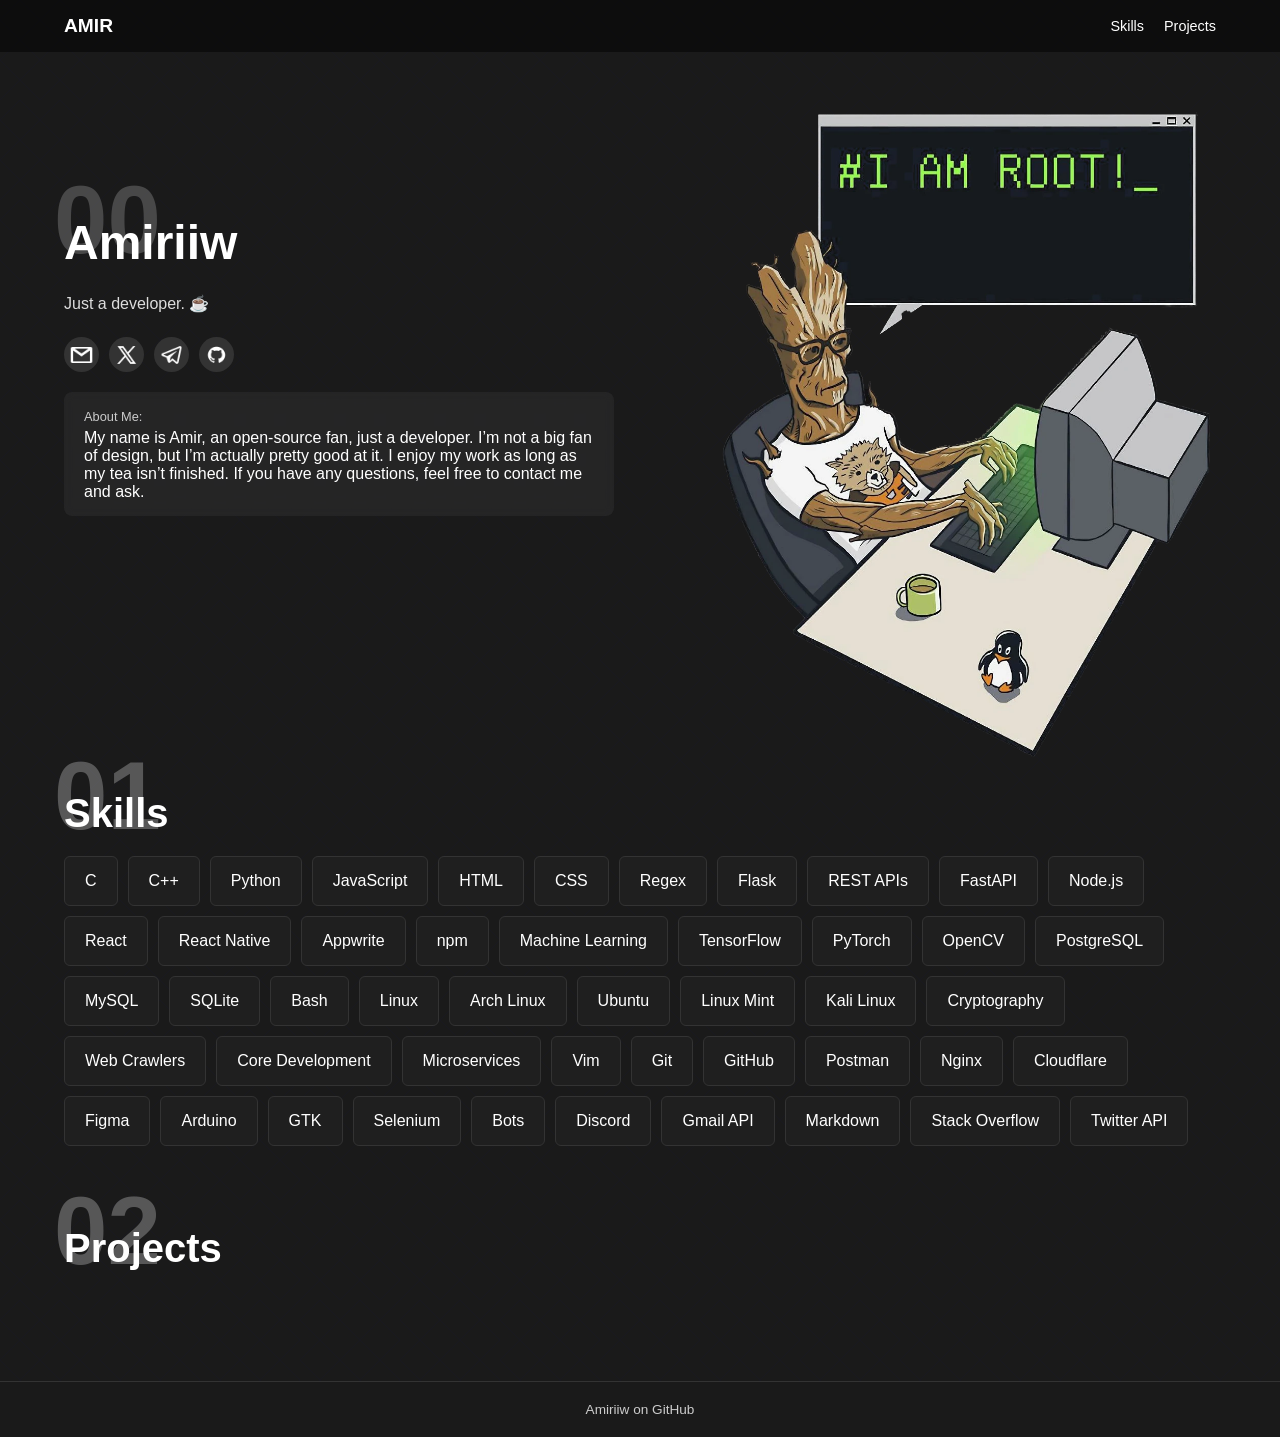
==== commit 4945fdad: "First version with Groot." ====
--- a/index.html
+++ b/index.html
@@ -25,22 +25,25 @@
         <h1 class="main-heading">
           <a href="https://github.com/amiriiw">Amiriiw</a>
         </h1>
-        <p class="description">Backend and AI developer(🐧🧠).</p>
+        <p class="description">Just a developer. ☕️</p>
         <div class="social-icons">
           <a href="mailto:awmiriiw@gmail.com" class="social-btn" target="_blank" aria-label="Email">
-            <img src="public/Gmail.png" alt="Gmail Icon" class="icon-img">
+            <img src="public/gmail.png" alt="Gmail Icon" class="icon-img">
           </a>
           <a href="https://x.com/awmiriiw" class="social-btn" target="_blank" aria-label="Twitter">
-            <img src="public/X.png" alt="Twitter Icon" class="icon-img">
+            <img src="public/x.png" alt="Twitter Icon" class="icon-img">
           </a>
           <a href="https://t.me/awmiriiw" class="social-btn" target="_blank" aria-label="Telegram">
-            <img src="public/Telegram.png" alt="Telegram Icon" class="icon-img">
+            <img src="public/telegram.png" alt="Telegram Icon" class="icon-img">
+          </a>
+          <a href="https://github.com/amiriiw" class="social-btn" target="_blank" aria-label="Telegram">
+            <img src="public/github.png" alt="Telegram Icon" class="icon-img">
           </a>
         </div>
         <div class="about-me">
           <div class="about-content">
             <span class="about-label">About Me:</span>
-            <p class="about-description">My name is Amir, an open-source fan, backend, and AI developer. I’m not a big fan of design, but I’m actually pretty good at it. I enjoy my work as long as my coffee isn’t finished. If you have any questions, feel free to contact me and ask.</p>
+            <p class="about-description">My name is Amir, an open-source fan, just a developer. I’m not a big fan of design, but I’m actually pretty good at it. I enjoy my work as long as my tea isn’t finished. If you have any questions, feel free to contact me and ask.  </p>
           </div>
         </div>
       </div>
@@ -65,7 +68,7 @@
     <p><a href="https://github.com/amiriiw">Amiriiw on GitHub</a></p>
   </footer>
   <script>
-    const skills = ["Python", "Machine Learning", "Tensorflow", "Pytorch", "Flask", "FastAPI", "C", "Cryptography", "Javascript", "Web", "React", "NodeJS", "HTML", "CSS", "Bash-Script", "PostgresSQL", "MySQL", "Git & GitHub", "Postman", "Linux", "Develop Cores", "Mini-Apps", "Micro-Services", "Bots", "Crawlers"];
+    const skills = ["C", "C++", "Python", "JavaScript", "HTML", "CSS", "Regex", "Flask", "REST APIs", "FastAPI", "Node.js", "React", "React Native", "Appwrite", "npm", "Machine Learning", "TensorFlow", "PyTorch", "OpenCV", "PostgreSQL", "MySQL", "SQLite", "Bash", "Linux", "Arch Linux", "Ubuntu", "Linux Mint", "Kali Linux", "Cryptography", "Web Crawlers", "Core Development", "Microservices", "Vim", "Git", "GitHub", "Postman", "Nginx", "Cloudflare", "Figma", "Arduino", "GTK", "Selenium", "Bots", "Discord", "Gmail API", "Markdown", "Stack Overflow", "Twitter API"];
     const skillsContainer = document.getElementById('skillsContainer');
     skills.forEach(skill => {
       const skillCard = document.createElement('div');
@@ -107,7 +110,7 @@
 
           const copyBtn = document.createElement('button');
           copyBtn.classList.add('copy-btn');
-          copyBtn.innerHTML = '<img src="public/Clip.png" alt="Copy Icon" class="icon-img">';
+          copyBtn.innerHTML = '<img src="public/clip.png" alt="Copy Icon" class="icon-img">';
           copyBtn.addEventListener('click', function(e) {
             e.stopPropagation();
             navigator.clipboard.writeText(repo.html_url);
@@ -128,15 +131,15 @@
           const cardFooter = document.createElement('div');
           cardFooter.classList.add('card-footer');
           const licenseLink = repo.license ? repo.html_url + "/blob/master/LICENSE" : "#";
-          cardFooter.appendChild(createInfoItem('<img src="public/Balance.png" alt="License Icon" class="icon-img">', repo.license && repo.license.spdx_id !== "NOASSERTION" ? repo.license.spdx_id : "N/A", licenseLink));
+          cardFooter.appendChild(createInfoItem('<img src="public/balance.png" alt="License Icon" class="icon-img">', repo.license && repo.license.spdx_id !== "NOASSERTION" ? repo.license.spdx_id : "N/A", licenseLink));
           const starLink = repo.html_url + "/stargazers";
-          cardFooter.appendChild(createInfoItem('<img src="public/Star.png" alt="Star Icon" class="icon-img">', repo.stargazers_count, starLink));
+          cardFooter.appendChild(createInfoItem('<img src="public/star.png" alt="Star Icon" class="icon-img">', repo.stargazers_count, starLink));
           const watchersLink = repo.html_url + "/watchers";
-          cardFooter.appendChild(createInfoItem('<img src="public/View.png" alt="Watchers Icon" class="icon-img">', repo.watchers_count, watchersLink));
+          cardFooter.appendChild(createInfoItem('<img src="public/view.png" alt="Watchers Icon" class="icon-img">', repo.watchers_count, watchersLink));
           const branchLink = repo.html_url + "/branches";
-          cardFooter.appendChild(createInfoItem('<img src="public/Branch.png" alt="Branch Icon" class="icon-img">', repo.forks_count, branchLink));
+          cardFooter.appendChild(createInfoItem('<img src="public/branch.png" alt="Branch Icon" class="icon-img">', repo.forks_count, branchLink));
           const contributorsLink = repo.html_url + "/graphs/contributors";
-          cardFooter.appendChild(createInfoItem('<img src="public/Contributors.png" alt="Contributors Icon" class="icon-img">', 0, contributorsLink));
+          cardFooter.appendChild(createInfoItem('<img src="public/contributors.png" alt="Contributors Icon" class="icon-img">', 0, contributorsLink));
           
           card.appendChild(cardFooter);
           projectsContainer.appendChild(card);
